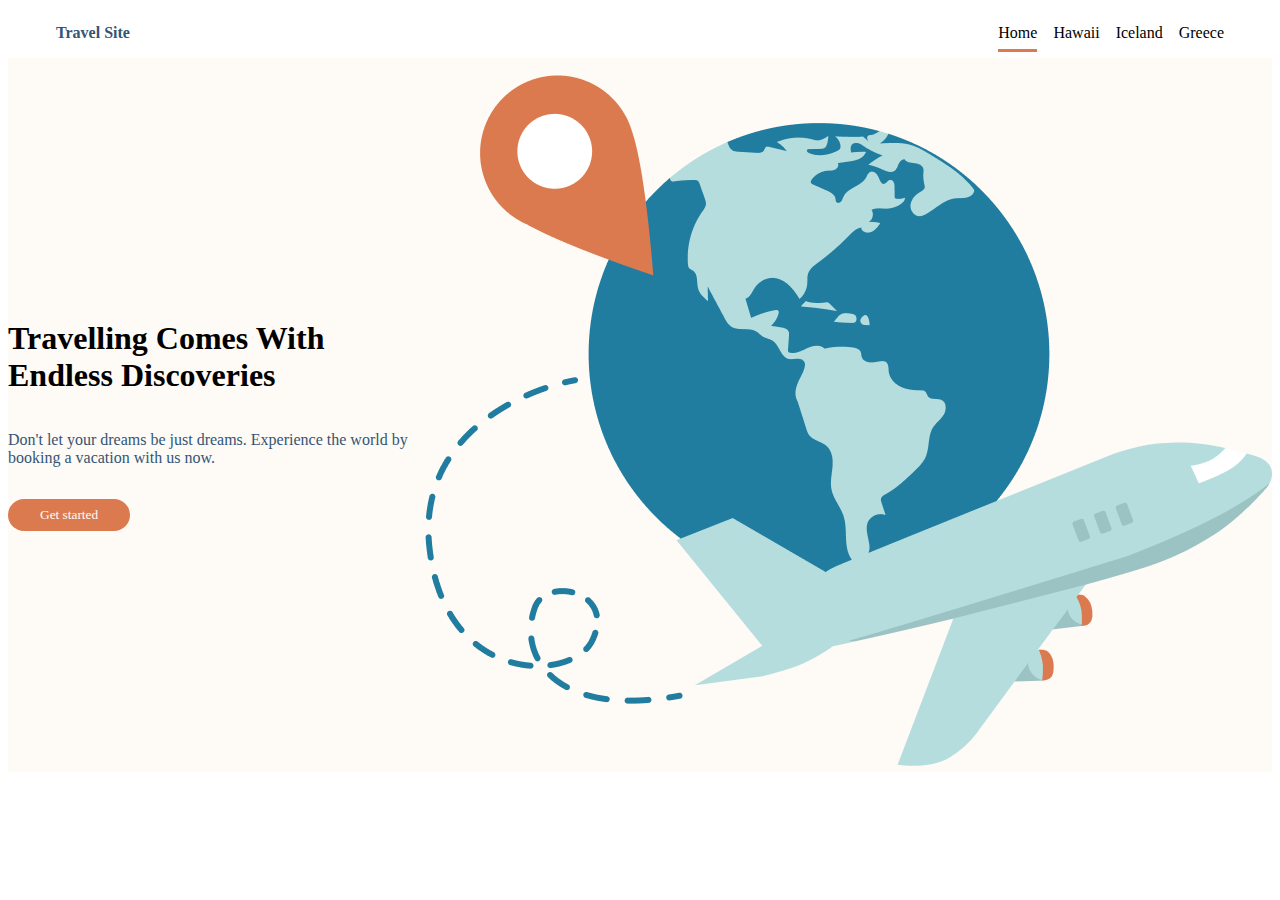
==== index.html @ e7010836 "Navigation section done, hero section in progress" ====
<!DOCTYPE html>
<html lang="en">
<head>
    <meta charset="UTF-8">
    <meta http-equiv="X-UA-Compatible" content="IE=edge">
    <meta name="viewport" content="width=device-width, initial-scale=1.0">
    <link rel="stylesheet" href=".//css/global.css">
    <link rel="stylesheet" href=".//css/main.css">
    <title>Home Page</title>
</head>
<body>
    <header>
        <nav class="nav">
            <a href="index.html" class="nav__logo">
                <logo>Travel Site</logo>
            </a> 
            <ul class="nav__menu">
                <li>
                    <a href="#" class="nav__menu-item nav__menu-item--active">Home</a>
                </li>
                <li>
                    <a href="#" class="nav__menu-item">Hawaii</a>
                </li>
                <li>
                    <a href="#" class="nav__menu-item">Iceland</a>
                </li>
                <li>
                    <a href="#" class="nav__menu-item">Greece</a>
                </li>
            </ul>
        </nav>
    </header>
    <main>
        <section class="hero">
                <div class="hero__content">
                    <h1>Travelling Comes With Endless Discoveries</h1>
                    <p>Don't let your dreams be just dreams. Experience the world by booking a vacation with us now.</p>
                    <a href="#">
                        <button>Get started</button>
                    </a>
                </div>
                <div class="hero__image">
                    <img src="./assets/images/hero.png">
                </div>   
        </section>
    </main>
</body>
</html>
---- css/global.css ----
* {
    font-family: Verdana;
    box-sizing: border-box;
}
.nav {
    display: flex;
    align-items: center;
    justify-content: space-between;
    padding: 0 3rem;
    background-color: #FFFFFF;
}
.nav__logo {
    text-decoration: none;
    color: #335576;
    font-weight: bold;
}
.nav__menu {
    display: inline-flex;
    list-style: none;
    gap: 1rem;   
}
.nav__menu-item {
    text-decoration: none;
    color:black;
    padding-bottom: 0.5rem;
}
---- css/main.css ----
.nav__menu-item--active {
    border-bottom: 3px solid #DB7A4E;
}
.hero {
    display: flex;
    align-items: center;
    justify-content: space-between;
    background-color: #FEFAF5;
}
.hero__content-title {
    color: #335576;
    font-size: 2.5rem;
}
p {
    color: #335576;
    padding: 1rem 0;
}
button {
    background-color: #DB7A4E;
    color: #FEFAF5;
    border: none;
    border-radius: 2rem;
    padding: 0.5rem 2rem;
}
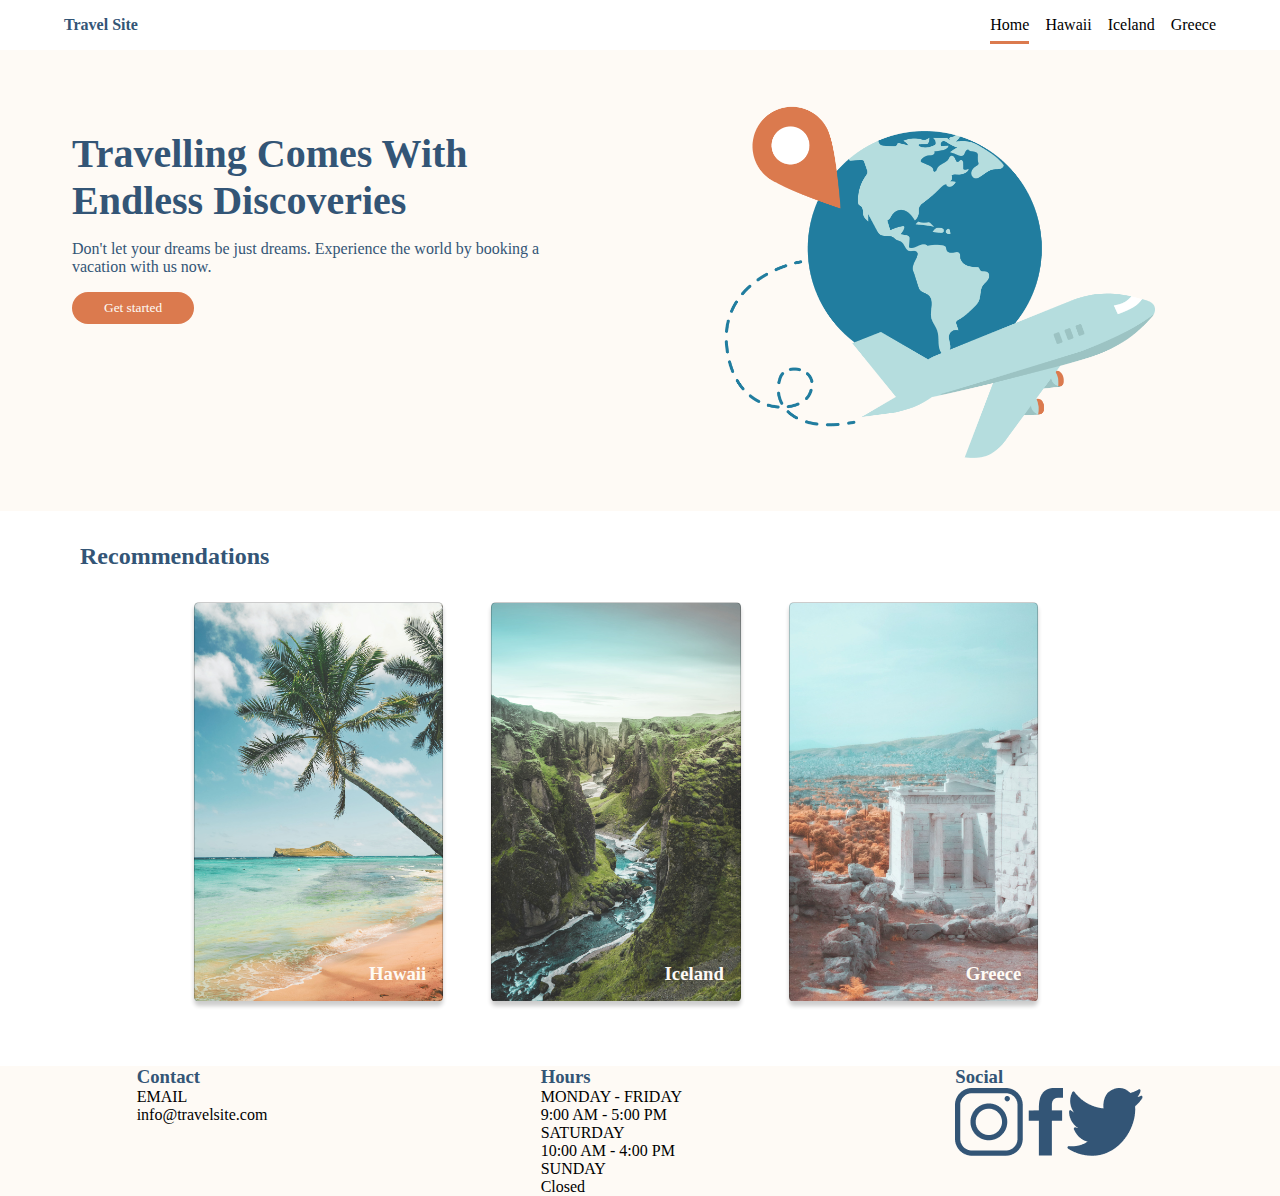
==== commit 692c329b: "Recommendation section done, footer in progress" ====
--- a/index.html
+++ b/index.html
@@ -31,18 +31,54 @@
         </nav>
     </header>
     <main>
-        <section class="hero">
+        <section class="hero">    
                 <div class="hero__content">
-                    <h1>Travelling Comes With Endless Discoveries</h1>
-                    <p>Don't let your dreams be just dreams. Experience the world by booking a vacation with us now.</p>
+                    <h1 class="hero__title">Travelling Comes With Endless Discoveries</h1>
+                    <p class="hero__text">Don't let your dreams be just dreams. Experience the world by booking a vacation with us now.</p>
                     <a href="#">
-                        <button>Get started</button>
+                        <button class="hero__button">Get started</button>
                     </a>
                 </div>
                 <div class="hero__image">
-                    <img src="./assets/images/hero.png">
-                </div>   
+                    <img class="hero__img" src="./assets/images/hero.png">
+                </div> 
         </section>
+        <section class="recommendations">
+            <h2 class="recommendations__title">Recommendations</h2>
+            <div class="card">
+                <div class="card-item">
+                    <h3 class="card__title">Hawaii</h3>
+                </div>
+                <div class="card-item">
+                    <h3 class="card__title">Iceland</h3>
+                </div>
+                <div class="card-item">
+                    <h3 class="card__title">Greece</h3>
+                </div>
+            </div>
+        </section>        
     </main>
+    <footer class="footer">
+        <div class="footer__item">
+            <h3 class="footer__title">Contact</h3>
+            <p>EMAIL</p>
+            <p>info@travelsite.com</p>
+        </div>
+        <div class="footer__item">
+            <h3 class="footer__title">Hours</h3>
+            <p>MONDAY - FRIDAY</p>
+            <p>9:00 AM - 5:00 PM</p>
+            <p>SATURDAY</p>
+            <p>10:00 AM - 4:00 PM</p>
+            <p>SUNDAY</p>
+            <p>Closed</p>
+        </div>
+        <div class="footer__item">
+            <h3 class="footer__title">Social</h3>
+            <img src="./assets/icons/icon-instagram.png">
+            <img src="./assets/icons/icon-facebook.png">
+            <img src="./assets/icons/icon-twitter.png">
+        </div>
+    </footer>
 </body>
 </html>--- a/css/global.css
+++ b/css/global.css
@@ -1,18 +1,21 @@
 * {
     font-family: Verdana;
     box-sizing: border-box;
+    margin: 0;
+    padding: 0;
 }
 .nav {
     display: flex;
     align-items: center;
     justify-content: space-between;
-    padding: 0 3rem;
+    padding: 1rem 4rem;
     background-color: #FFFFFF;
 }
 .nav__logo {
     text-decoration: none;
     color: #335576;
     font-weight: bold;
+    font-size: 1rem;
 }
 .nav__menu {
     display: inline-flex;
@@ -24,3 +27,14 @@
     color:black;
     padding-bottom: 0.5rem;
 }
+.nav__menu-item--active {
+    border-bottom: 3px solid #DB7A4E;
+}
+.footer {
+    display: flex;
+    justify-content: space-around;
+    background-color: #FEFAF5;
+}
+.footer__title {
+    color: #335576;
+}--- a/css/main.css
+++ b/css/main.css
@@ -1,24 +1,69 @@
-.nav__menu-item--active {
-    border-bottom: 3px solid #DB7A4E;
-}
 .hero {
     display: flex;
-    align-items: center;
-    justify-content: space-between;
+    align-items: flex-start;
     background-color: #FEFAF5;
+    padding: 3rem;
 }
-.hero__content-title {
+.hero__content {
+    padding: 2rem 1.5rem;
+}
+.hero__title {
     color: #335576;
     font-size: 2.5rem;
 }
-p {
+.hero__text {
     color: #335576;
     padding: 1rem 0;
 }
-button {
+.hero__button {
     background-color: #DB7A4E;
     color: #FEFAF5;
     border: none;
     border-radius: 2rem;
     padding: 0.5rem 2rem;
+}
+.hero__image {
+    text-align: center;
+}
+.hero__img {
+    width: 75%;
+    padding-left: 2rem;
+}
+.recommendations {
+    margin: 0 1rem 4rem 1rem;
+}
+.recommendations__title {
+    color:#335576;
+    padding: 2rem 4rem;
+}
+.card {
+    display: flex;
+    justify-content: center;
+}
+.card-item {
+    display: inline-flex;
+    align-items: flex-end;
+    justify-content: flex-end;
+    border: 1px solid rgba(0,0,0,0.2); 
+    border-radius: 5px;
+    box-shadow: 0 4px 4px rgba(0,0,0,0.2);
+    margin-right: 3rem;
+    background-size: cover;
+    background-repeat: no-repeat;
+    background-position: center;
+    width: 20%;
+    height: 25rem;
+}
+.card-item:nth-child(1) {
+    background-image: url(../assets/images/hawaii.jpg);
+}
+.card-item:nth-child(2) {
+    background-image: url(../assets/images/iceland.jpg);
+}
+.card-item:nth-child(3) {
+    background-image: url(../assets/images/greece.jpg);
+}
+.card__title {
+    color: #FEFAF5;
+    padding: 1rem;
 }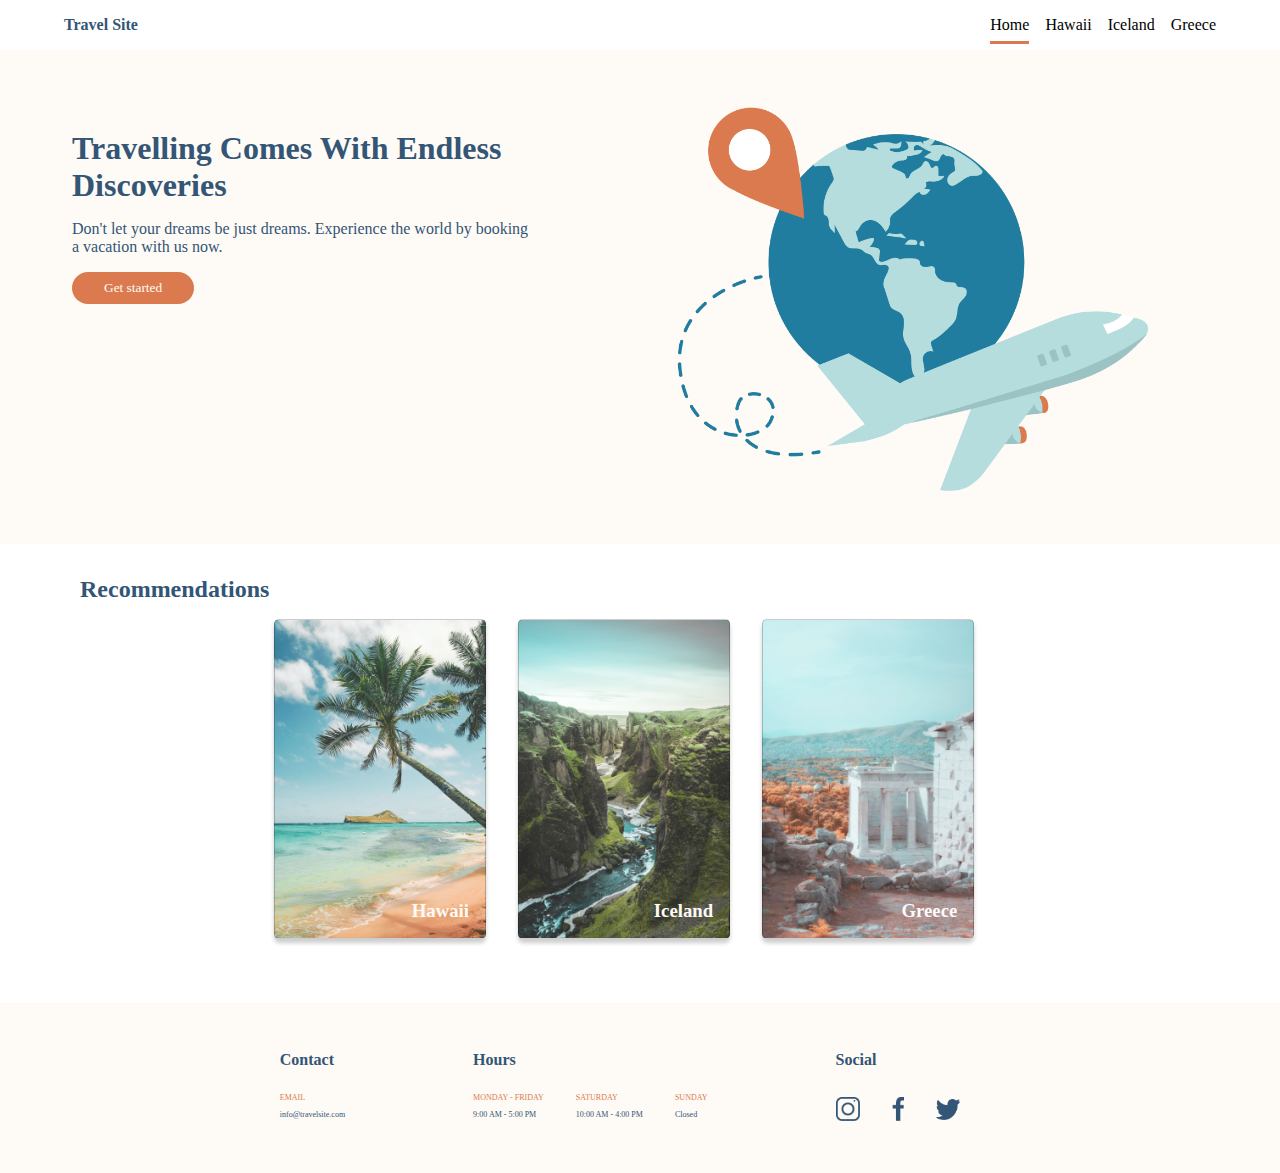
==== commit 1fee5498: "Started working on destination page" ====
--- a/index.html
+++ b/index.html
@@ -11,7 +11,7 @@
 <body>
     <header>
         <nav class="nav">
-            <a href="index.html" class="nav__logo">
+            <a href="#" class="nav__logo">
                 <logo>Travel Site</logo>
             </a> 
             <ul class="nav__menu">
@@ -60,24 +60,44 @@
     </main>
     <footer class="footer">
         <div class="footer__item">
-            <h3 class="footer__title">Contact</h3>
-            <p>EMAIL</p>
-            <p>info@travelsite.com</p>
+            <h2 class="footer__title">Contact</h2>
+            <div class="container container__contact">
+                <div>
+                    <p class="footer__subtitle">EMAIL</p>
+                    <p class="footer__text">info@travelsite.com</p>
+                </div>
+            </div>    
         </div>
         <div class="footer__item">
-            <h3 class="footer__title">Hours</h3>
-            <p>MONDAY - FRIDAY</p>
-            <p>9:00 AM - 5:00 PM</p>
-            <p>SATURDAY</p>
-            <p>10:00 AM - 4:00 PM</p>
-            <p>SUNDAY</p>
-            <p>Closed</p>
+            <h2 class="footer__title">Hours</h2>
+            <div class="container">
+                <div>
+                    <p class="footer__subtitle">MONDAY - FRIDAY</p>      
+                    <p class="footer__text">9:00 AM - 5:00 PM</p>
+                </div>
+                <div>
+                    <p class="footer__subtitle">SATURDAY</p>
+                    <p class="footer__text">10:00 AM - 4:00 PM</p>
+                </div>
+                <div>
+                    <p class="footer__subtitle">SUNDAY</p>
+                    <p class="footer__text">Closed</p>
+                </div>
+            </div>    
         </div>
         <div class="footer__item">
-            <h3 class="footer__title">Social</h3>
-            <img src="./assets/icons/icon-instagram.png">
-            <img src="./assets/icons/icon-facebook.png">
-            <img src="./assets/icons/icon-twitter.png">
+            <h2 class="footer__title">Social</h2>
+            <div class="container container__logo">
+            <a href="#">
+                <img class="footer__logo" src="./assets/icons/icon-instagram.png">
+            </a>
+            <a href="#">
+                <img class="footer__logo" src="./assets/icons/icon-facebook.png">
+            </a>
+            <a href="#">
+                <img class="footer__logo" src="./assets/icons/icon-twitter.png">
+            </a> 
+            </div>   
         </div>
     </footer>
 </body>
--- a/css/global.css
+++ b/css/global.css
@@ -32,9 +32,34 @@
 }
 .footer {
     display: flex;
-    justify-content: space-around;
+    justify-content: center;
     background-color: #FEFAF5;
+    padding: 3rem 0;
+    gap: 8rem;
 }
-.footer__title {
+.footer__title, .footer__text {
     color: #335576;
+    font-size: 1rem;
+}
+.footer__text {
+    font-size: 0.5rem;
+}
+.footer__subtitle {
+    color: #DB7A4E;
+    font-size: 0.5rem;
+    padding-top: 1.5rem;
+    padding-bottom: 0.5rem;
+}
+.container {
+    display: inline-flex;
+    gap: 2rem;
+    align-items: center;
+}
+.footer__logo {
+    max-width: 1.5rem;
+    max-height: 1.5rem;
+}
+.container__logo {
+    padding-top: 1.75rem;
+    padding-right: 2.5rem;
 }--- a/css/main.css
+++ b/css/main.css
@@ -9,7 +9,7 @@
 }
 .hero__title {
     color: #335576;
-    font-size: 2.5rem;
+    font-size: 2rem;
 }
 .hero__text {
     color: #335576;
@@ -34,7 +34,7 @@
 }
 .recommendations__title {
     color:#335576;
-    padding: 2rem 4rem;
+    padding: 2rem 4rem 1rem 4rem;
 }
 .card {
     display: flex;
@@ -47,12 +47,12 @@
     border: 1px solid rgba(0,0,0,0.2); 
     border-radius: 5px;
     box-shadow: 0 4px 4px rgba(0,0,0,0.2);
-    margin-right: 3rem;
+    margin-right: 2rem;
     background-size: cover;
     background-repeat: no-repeat;
     background-position: center;
-    width: 20%;
-    height: 25rem;
+    width: 17%;
+    height: 20rem;
 }
 .card-item:nth-child(1) {
     background-image: url(../assets/images/hawaii.jpg);
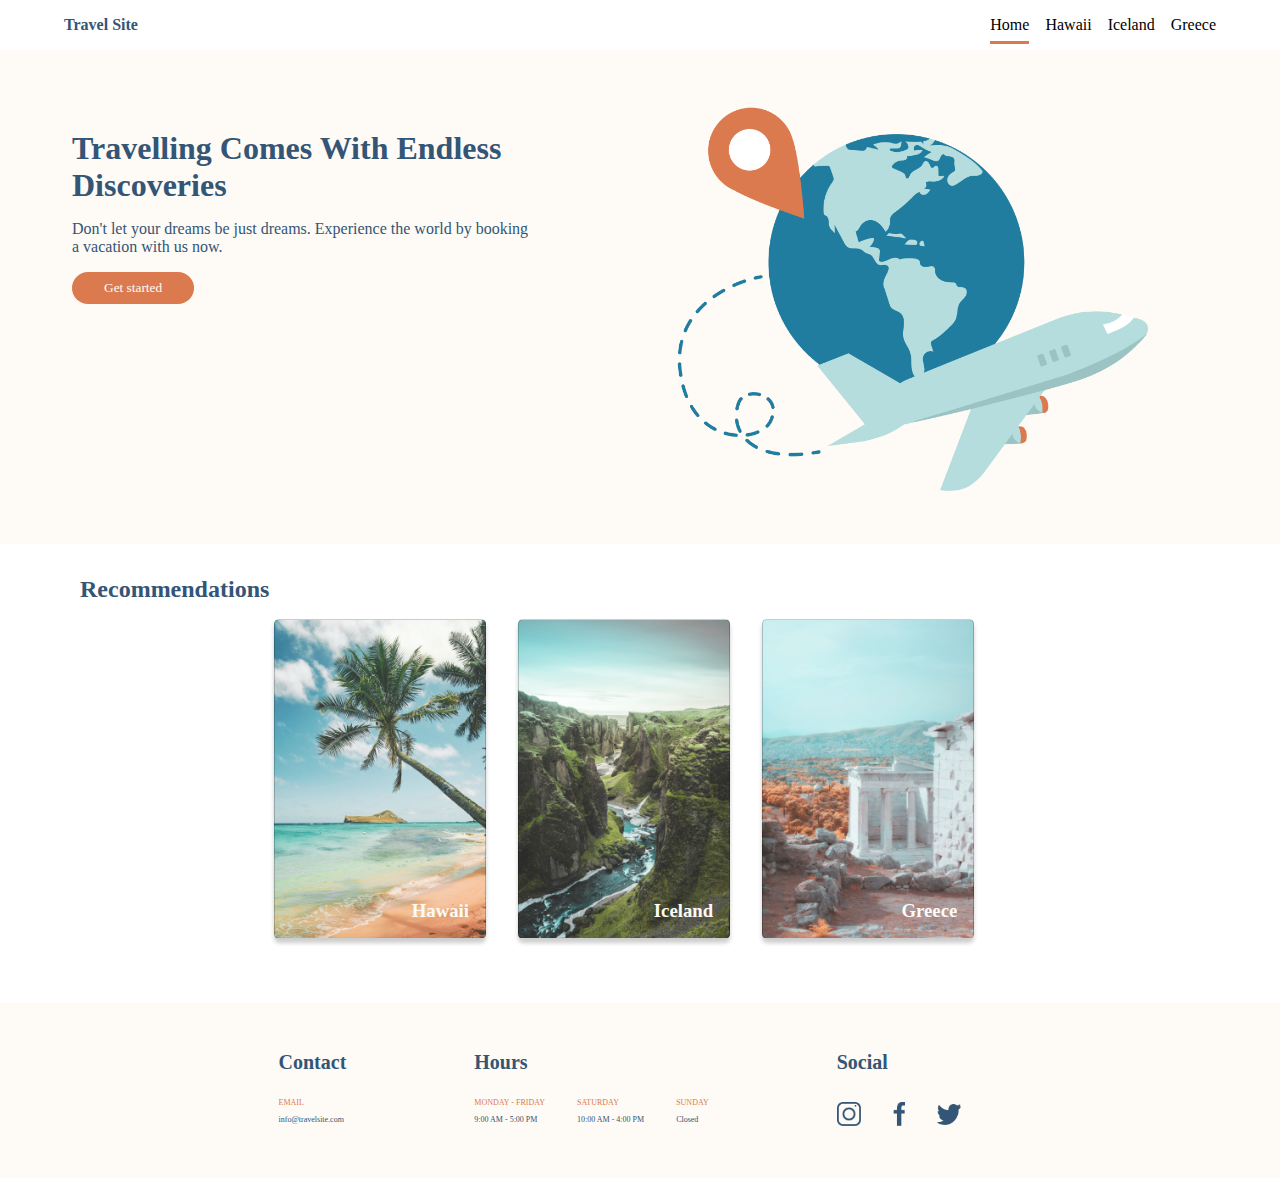
==== commit 95923c00: "Added functionality to the pages" ====
--- a/index.html
+++ b/index.html
@@ -11,21 +11,19 @@
 <body>
     <header>
         <nav class="nav">
-            <a href="#" class="nav__logo">
-                <logo>Travel Site</logo>
-            </a> 
+            <a href="./index.html" class="nav__logo">Travel Site</a> 
             <ul class="nav__menu">
                 <li>
-                    <a href="#" class="nav__menu-item nav__menu-item--active">Home</a>
+                    <a href="./index.html" class="nav__menu-item nav__menu-item--active">Home</a>
                 </li>
                 <li>
-                    <a href="#" class="nav__menu-item">Hawaii</a>
+                    <a href="./pages/hawaii.html" class="nav__menu-item">Hawaii</a>
                 </li>
                 <li>
-                    <a href="#" class="nav__menu-item">Iceland</a>
+                    <a href="./pages/iceland.html" class="nav__menu-item">Iceland</a>
                 </li>
                 <li>
-                    <a href="#" class="nav__menu-item">Greece</a>
+                    <a href="./pages/greece.html" class="nav__menu-item">Greece</a>
                 </li>
             </ul>
         </nav>
@@ -46,15 +44,15 @@
         <section class="recommendations">
             <h2 class="recommendations__title">Recommendations</h2>
             <div class="card">
-                <div class="card-item">
+                <a href="./pages/hawaii.html" class="card-item">
                     <h3 class="card__title">Hawaii</h3>
-                </div>
-                <div class="card-item">
+                </a>
+                <a href="./pages/iceland.html" class="card-item">
                     <h3 class="card__title">Iceland</h3>
-                </div>
-                <div class="card-item">
+                </a>
+                <a href="./pages/greece.html" class="card-item">
                     <h3 class="card__title">Greece</h3>
-                </div>
+                </a>
             </div>
         </section>        
     </main>
@@ -88,13 +86,13 @@
         <div class="footer__item">
             <h2 class="footer__title">Social</h2>
             <div class="container container__logo">
-            <a href="#">
+            <a href="https://instagram.com">
                 <img class="footer__logo" src="./assets/icons/icon-instagram.png">
             </a>
-            <a href="#">
+            <a href="https://facebook.com">
                 <img class="footer__logo" src="./assets/icons/icon-facebook.png">
             </a>
-            <a href="#">
+            <a href="https://twitter.com">
                 <img class="footer__logo" src="./assets/icons/icon-twitter.png">
             </a> 
             </div>   
--- a/css/global.css
+++ b/css/global.css
@@ -39,7 +39,7 @@
 }
 .footer__title, .footer__text {
     color: #335576;
-    font-size: 1rem;
+    font-size: 1.25rem;
 }
 .footer__text {
     font-size: 0.5rem;
--- a/css/main.css
+++ b/css/main.css
@@ -53,6 +53,7 @@
     background-position: center;
     width: 17%;
     height: 20rem;
+    text-decoration: none;
 }
 .card-item:nth-child(1) {
     background-image: url(../assets/images/hawaii.jpg);
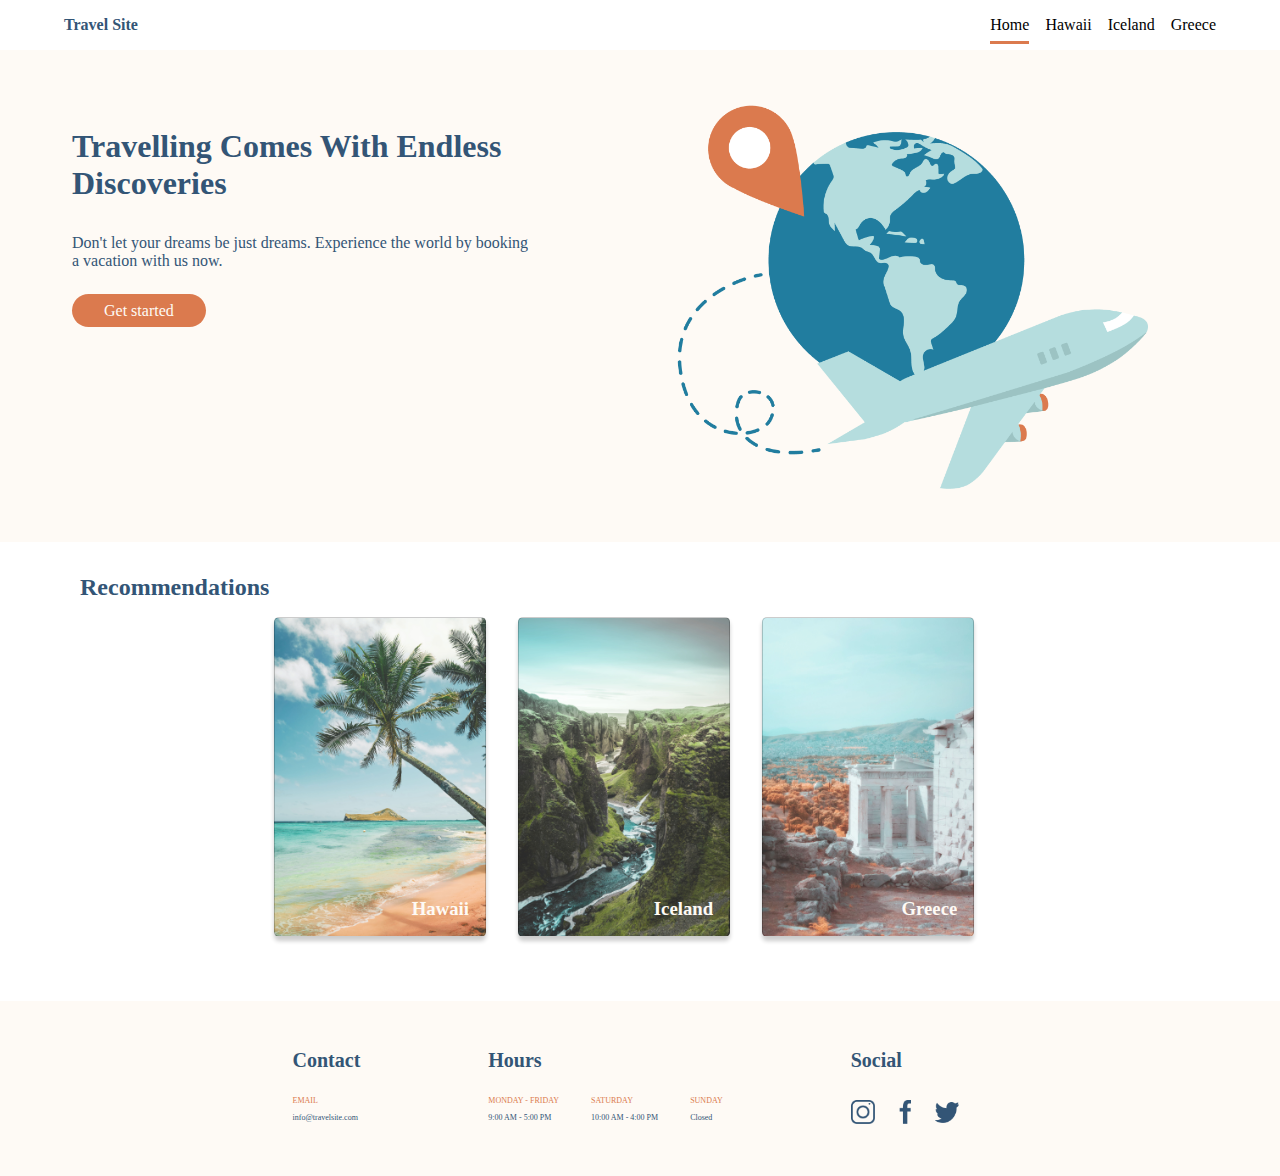
==== commit 23a31bb0: "Improving website based on feedback" ====
--- a/index.html
+++ b/index.html
@@ -33,12 +33,10 @@
                 <div class="hero__content">
                     <h1 class="hero__title">Travelling Comes With Endless Discoveries</h1>
                     <p class="hero__text">Don't let your dreams be just dreams. Experience the world by booking a vacation with us now.</p>
-                    <a href="#">
-                        <button class="hero__button">Get started</button>
-                    </a>
+                    <a href="#" class="hero__button">Get started</a>
                 </div>
                 <div class="hero__image">
-                    <img class="hero__img" src="./assets/images/hero.png">
+                    <img class="hero__img" src="./assets/images/hero.png" alt="plane flying around globe">
                 </div> 
         </section>
         <section class="recommendations">
@@ -57,18 +55,18 @@
         </section>        
     </main>
     <footer class="footer">
-        <div class="footer__item">
+        <div class="footer__container">
             <h2 class="footer__title">Contact</h2>
-            <div class="container container__contact">
+            <div class="footer__container--contact">
                 <div>
                     <p class="footer__subtitle">EMAIL</p>
                     <p class="footer__text">info@travelsite.com</p>
                 </div>
             </div>    
         </div>
-        <div class="footer__item">
+        <div class="footer__container">
             <h2 class="footer__title">Hours</h2>
-            <div class="container">
+            <div class="footer__container--hours">
                 <div>
                     <p class="footer__subtitle">MONDAY - FRIDAY</p>      
                     <p class="footer__text">9:00 AM - 5:00 PM</p>
@@ -83,17 +81,17 @@
                 </div>
             </div>    
         </div>
-        <div class="footer__item">
+        <div class="footer__container">
             <h2 class="footer__title">Social</h2>
-            <div class="container container__logo">
+            <div class="footer__container--logo">
             <a href="https://instagram.com">
-                <img class="footer__logo" src="./assets/icons/icon-instagram.png">
+                <img class="footer__logo" src="./assets/icons/icon-instagram.png" alt="instagram">
             </a>
             <a href="https://facebook.com">
-                <img class="footer__logo" src="./assets/icons/icon-facebook.png">
+                <img class="footer__logo" src="./assets/icons/icon-facebook.png" alt="facebook">
             </a>
             <a href="https://twitter.com">
-                <img class="footer__logo" src="./assets/icons/icon-twitter.png">
+                <img class="footer__logo" src="./assets/icons/icon-twitter.png" alt="twitter">
             </a> 
             </div>   
         </div>
--- a/css/global.css
+++ b/css/global.css
@@ -4,7 +4,13 @@
     margin: 0;
     padding: 0;
 }
+main {
+    margin-top: 3rem;
+}
 .nav {
+    position: fixed;
+    top: 0;
+    width: 100%;
     display: flex;
     align-items: center;
     justify-content: space-between;
@@ -26,6 +32,15 @@
     text-decoration: none;
     color:black;
     padding-bottom: 0.5rem;
+}
+.nav__menu-item
+.nav__menu-item:after,
+.nav__menu-item:before
+ {
+  transition: all 0.3s ease;
+}
+.nav__menu-item:hover {
+    border-bottom: 3px solid #DB7A4E;
 }
 .nav__menu-item--active {
     border-bottom: 3px solid #DB7A4E;
@@ -50,16 +65,19 @@
     padding-top: 1.5rem;
     padding-bottom: 0.5rem;
 }
-.container {
+.footer__container--hours {
     display: inline-flex;
     gap: 2rem;
     align-items: center;
 }
+.footer__container--logo {
+    display: inline-flex;
+    gap: 1.5rem;
+    align-items: center;
+    padding-top: 1.75rem;
+    padding-right: 1.75rem;
+}
 .footer__logo {
     max-width: 1.5rem;
     max-height: 1.5rem;
-}
-.container__logo {
-    padding-top: 1.75rem;
-    padding-right: 2.5rem;
 }--- a/css/main.css
+++ b/css/main.css
@@ -13,7 +13,7 @@
 }
 .hero__text {
     color: #335576;
-    padding: 1rem 0;
+    padding: 2rem 0;
 }
 .hero__button {
     background-color: #DB7A4E;
@@ -21,6 +21,7 @@
     border: none;
     border-radius: 2rem;
     padding: 0.5rem 2rem;
+    text-decoration: none;
 }
 .hero__image {
     text-align: center;
@@ -55,6 +56,15 @@
     height: 20rem;
     text-decoration: none;
 }
+.card-item
+.card-item:after,
+.card-item:before
+ {
+  transition: all 0.3s ease;
+}
+.card-item:hover {
+    border: 3px solid #DB7A4E;
+}
 .card-item:nth-child(1) {
     background-image: url(../assets/images/hawaii.jpg);
 }
